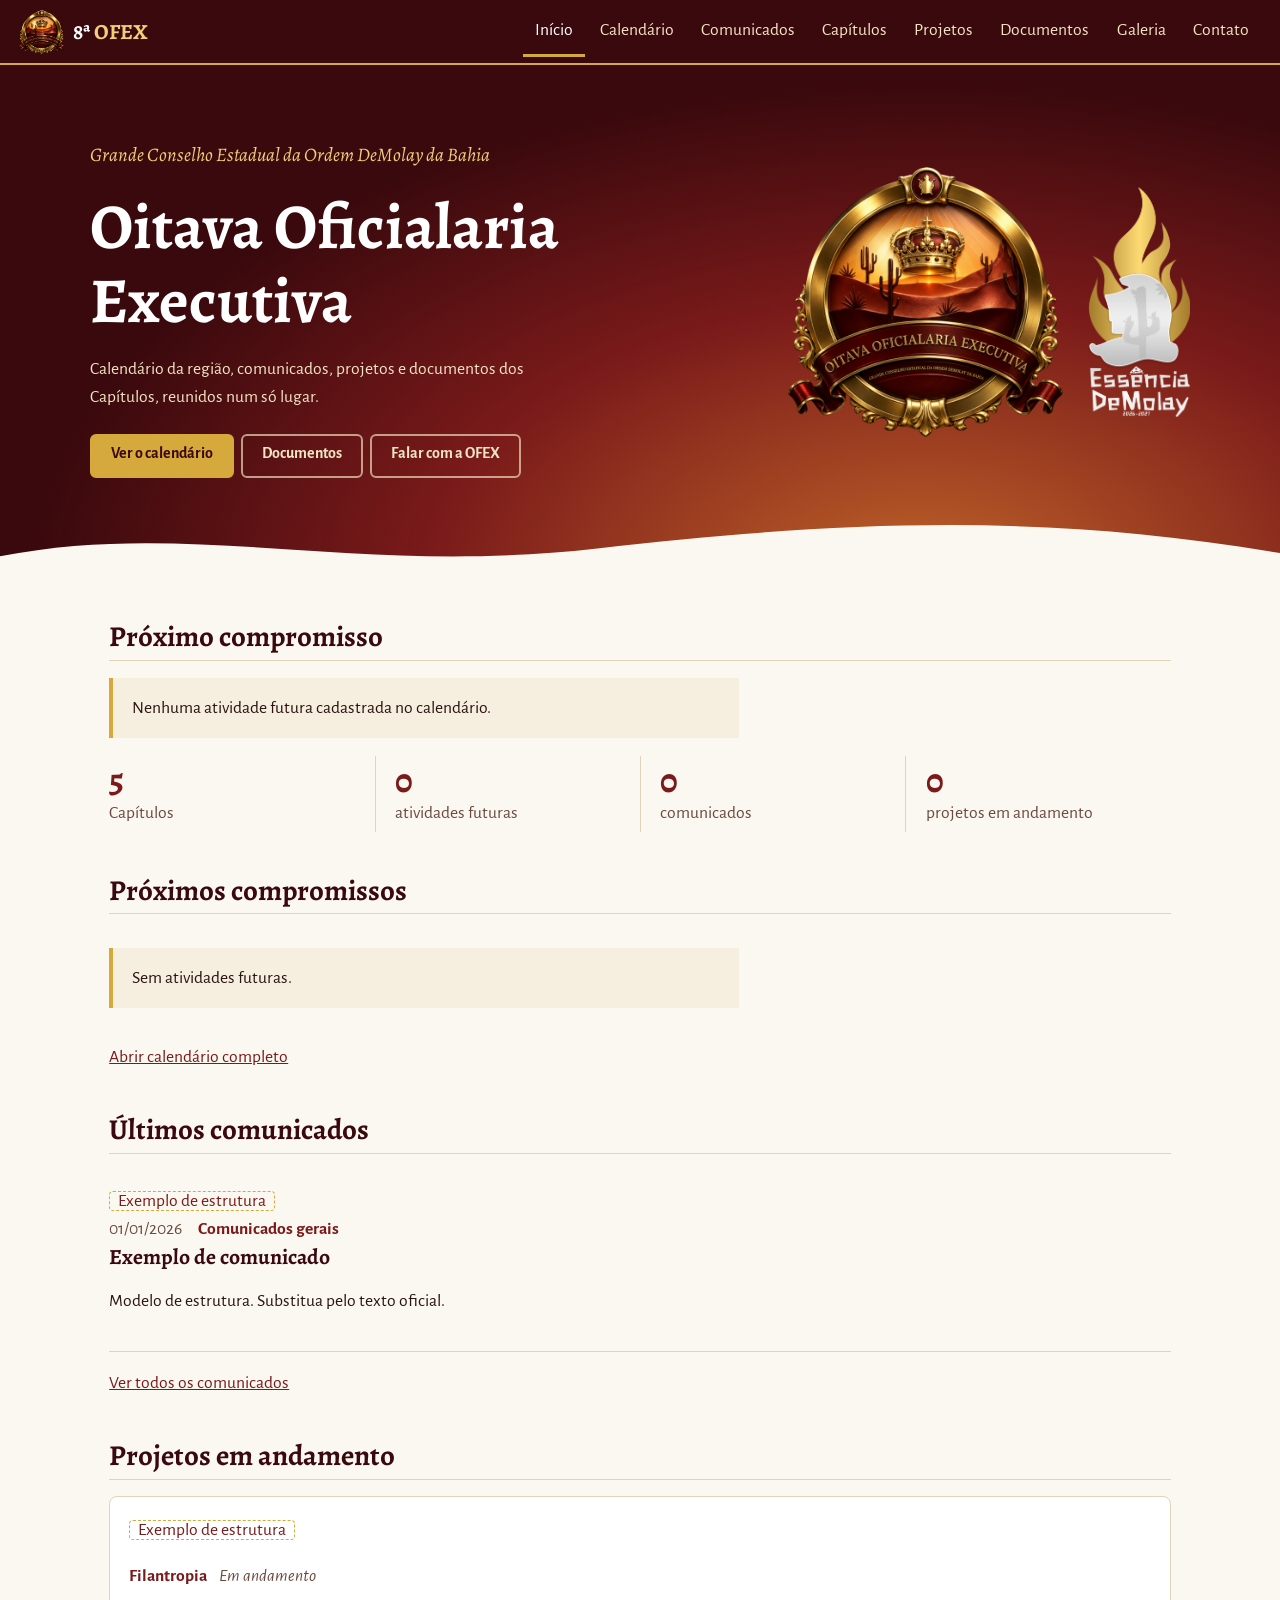
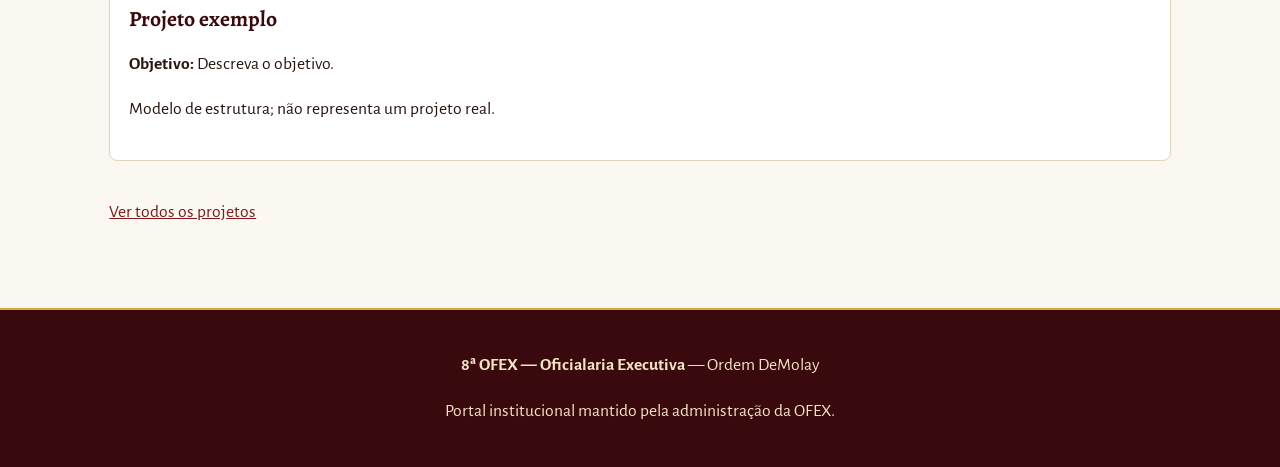
==== index.html @ 793897b2 "Ediçao de pasta" ====
<!DOCTYPE html><html lang="pt-BR"><head><meta charset="utf-8"><meta name="viewport" content="width=device-width,initial-scale=1"><title>Início — 8ª OFEX</title><meta name="description" content="Portal institucional da 8ª OFEX — Oficialaria Executiva."><link rel="stylesheet" href="assets/css/style.css"><link rel="preconnect" href="https://fonts.googleapis.com"><link rel="preconnect" href="https://fonts.gstatic.com" crossorigin><link href="https://fonts.googleapis.com/css2?family=Alegreya:ital,wght@0,400;0,700;1,400&family=Alegreya+Sans:wght@400;500;700&display=swap" rel="stylesheet"><link rel="icon" href="assets/images/favicon.png"></head><body data-page="home"><a class="skip" href="#main">Ir para o conteúdo</a><header id="hd" class="hd"></header><main id="main"><section class="hero"><div class="hero-in"><div><p class="lema">Grande Conselho Estadual da Ordem DeMolay da Bahia</p><h1>Oitava Oficialaria Executiva</h1><p>Calendário da região, comunicados, projetos e documentos dos Capítulos, reunidos num só lugar.</p><a class="btn gold" href="calendario.html">Ver o calendário</a><a class="btn ghost" href="documentos.html">Documentos</a><a class="btn ghost" href="contato.html">Falar com a OFEX</a></div><div class="logos"><img src="assets/images/logo-ofex.png" alt="Brasão da Oitava Oficialaria Executiva"><img id="lg" alt="Logo da gestão atual" hidden></div></div></section><section id="destaque"></section><section id="stats" class="stats" aria-label="Indicadores"></section><section><h2>Próximos compromissos</h2><div id="prox" class="grid"></div><p><a href="calendario.html">Abrir calendário completo</a></p></section><section><h2>Últimos comunicados</h2><div id="com" class="grid"></div><p><a href="comunicados.html">Ver todos os comunicados</a></p></section><section><h2>Projetos em andamento</h2><div id="proj" class="grid"></div><p><a href="projetos.html">Ver todos os projetos</a></p></section></main><footer id="ft" class="ft"></footer><script src="assets/js/config.js"></script><script src="assets/js/calendar.js"></script><script src="assets/js/main.js"></script></body></html>
---- assets/css/style.css ----
:root{--vinho:#3a090d;--bordo:#7a1a1a;--ouro:#d6a93c;--claro:#f0cf7a;--laranja:#e07a2f;--papel:#fbf8f1;--linha:#e2d4b8;--tinta:#2a1412;--suave:#6b4a40}
*{box-sizing:border-box}html{scroll-behavior:smooth}
body{margin:0;overflow-x:hidden;background:var(--papel);color:var(--tinta);font:1.1rem/1.6 "Alegreya Sans",system-ui,sans-serif}
h1,h2,h3{font-family:Alegreya,Georgia,serif;color:var(--vinho);line-height:1.15}
h2{font-size:1.8rem;margin:2.6rem 0 1rem;padding-bottom:.4rem;border-bottom:1px solid var(--linha)}h3{font-size:1.35rem;margin:.1rem 0 .3rem}
main>h1{font-size:2.5rem;margin:1.8rem 0 .4rem}a{color:var(--bordo)}:focus-visible{outline:3px solid var(--laranja);outline-offset:2px}
.skip{position:absolute;left:-999px}.skip:focus{left:8px;top:8px;background:#fff;padding:8px;z-index:9}
.hd{position:sticky;top:0;z-index:5;display:flex;align-items:center;justify-content:space-between;flex-wrap:wrap;gap:.5rem;background:var(--vinho);padding:.4rem 1.2rem;border-bottom:2px solid var(--ouro)}
.brand{display:flex;align-items:center;gap:.6rem;color:var(--claro);text-decoration:none;font:700 1.35rem Alegreya,serif}.brand img{height:44px;width:auto}.brand span span{color:#fff}
#mb{display:none;background:none;border:1px solid var(--ouro);color:var(--claro);font-size:1.4rem;min-width:44px;min-height:44px;border-radius:6px}
#nv{display:flex;gap:.2rem;flex-wrap:wrap}#nv a{color:#f3e4c4;text-decoration:none;padding:.6rem .75rem;border-bottom:3px solid transparent}#nv a:hover{color:var(--claro)}#nv a[aria-current]{border-bottom-color:var(--ouro);color:#fff}
main{max-width:1100px;margin:0 auto;padding:0 1.2rem 1rem}
.hero{width:100vw;margin:0 0 1rem calc(50% - 50vw);padding:3.5rem 1.2rem 6rem;color:#f3e4c4;background:url("data:image/svg+xml,%3Csvg xmlns='http://www.w3.org/2000/svg' viewBox='0 0 1200 90' preserveAspectRatio='none'%3E%3Cpath d='M0 62C180 14 330 88 560 52S980 6 1200 58V90H0Z' fill='%23fbf8f1'/%3E%3C/svg%3E") bottom/100% 70px no-repeat,radial-gradient(ellipse at 72% 100%,#e07a2fcc,#7a1a1a 38%,transparent 68%),var(--vinho)}
.hero-in{max-width:1100px;margin:0 auto;display:flex;align-items:center;justify-content:space-between;gap:2rem;flex-wrap:wrap}.hero-in>div:first-child{flex:1 1 340px}
.hero h1{color:#fff;font-size:clamp(2.3rem,6vw,4rem);margin:.2rem 0 .8rem}.hero p{max-width:50ch}.lema{color:var(--claro);font-style:italic;font-family:Alegreya,serif;font-size:1.2rem}
.logos{display:flex;align-items:center;gap:1.5rem}.logos img{max-height:270px;max-width:100%;width:auto}.logos img+img{max-height:230px}img[hidden]{display:none}
.btn{display:inline-block;min-height:44px;padding:.55rem 1.2rem;margin:.3rem .4rem .3rem 0;border-radius:6px;background:var(--bordo);color:#fff;text-decoration:none;border:2px solid var(--bordo);font:700 1rem "Alegreya Sans",sans-serif;cursor:pointer}
.btn.gold{background:var(--ouro);border-color:var(--ouro);color:var(--vinho)}.btn.ghost{background:none;border-color:#f3e4c4aa;color:#f3e4c4}.btn:hover{background:var(--vinho);border-color:var(--vinho);color:var(--claro)}
.grid{display:grid;gap:0 2.5rem;grid-template-columns:repeat(auto-fit,minmax(min(100%,430px),1fr))}
.ev{display:grid;grid-template-columns:78px 1fr;gap:1rem;padding:1.1rem 0;border-bottom:1px solid var(--linha);border-left:4px solid var(--c,var(--ouro));padding-left:1rem}
.ev time{text-align:center;font-family:Alegreya,serif;color:var(--bordo);line-height:1}.ev time b{display:block;font-size:2.6rem}.ev time small{display:block;font:.8rem "Alegreya Sans",sans-serif;color:var(--suave);margin-top:.3rem}
dl{margin:.3rem 0}dl div{display:flex;gap:.6rem}dt{color:var(--suave);min-width:5.2rem}dd{margin:0}
.aviso{font-style:italic;color:var(--laranja)}
.nota,.doc,.cap{padding:1.1rem 0;border-bottom:1px solid var(--linha)}.nota header{display:flex;gap:1rem;color:var(--suave)}.nota p{max-width:62ch}.nota img{max-width:100%;border-radius:6px}
.tag{color:var(--bordo);font-weight:700;margin-right:.7rem}.tag.ex{border:1px dashed var(--ouro);padding:0 .5rem;border-radius:4px;font-weight:400}.st{color:var(--suave);font-style:italic}
.cap{display:grid;grid-template-columns:5.2rem 1fr auto;gap:1rem;align-items:start}.num{font:700 2.6rem/1 Alegreya,serif;color:var(--c)}.logo{max-height:80px}
.proj{border:1px solid var(--linha);border-radius:8px;padding:1.2rem;margin:0 0 1.2rem;background:#fff}.proj.star{border:2px solid var(--ouro)}.proj img{max-width:100%;border-radius:6px}
.doc{display:flex;justify-content:space-between;align-items:center;gap:1rem;flex-wrap:wrap}
.meta{color:var(--suave);margin:.2rem 0}.empty{padding:1rem 1.2rem;border-left:4px solid var(--ouro);background:#f6efdf;max-width:70ch}
.strip{display:grid;grid-template-columns:repeat(auto-fit,minmax(150px,1fr));margin:0}.strip div{display:block;padding:.3rem 1.2rem;border-left:1px solid var(--linha)}.strip div:first-child{border:0;padding-left:0}.strip dd{font:700 2.2rem/1.1 Alegreya,serif;color:var(--bordo)}.strip dt{min-width:0}
.flt{display:block;margin:1rem 0}select{min-height:44px;padding:0 .6rem;font:inherit;border-radius:6px;border:1px solid var(--suave);background:#fff}
.leg{display:flex;flex-wrap:wrap;gap:.4rem 1.2rem;font-size:.95rem}.leg span{display:flex;align-items:center;gap:.4rem}.leg i{width:12px;height:12px;border-radius:50%;background:var(--c)}
#grid{display:grid;grid-template-columns:repeat(7,1fr);gap:1px;background:var(--linha);border:1px solid var(--linha);margin:1rem 0}.dh{background:var(--vinho);color:var(--claro);text-align:center;font-weight:700}
#grid>div:not(.dh){background:var(--papel);min-height:84px;padding:4px;font-size:.8rem;overflow:hidden}#grid>div:empty{background:#f1e9d8}.day.hoje{background:#fff1c9!important}
.day a{display:block;overflow:hidden;text-overflow:ellipsis;white-space:nowrap;border-left:3px solid var(--c);padding-left:4px;margin-top:2px;text-decoration:none;color:var(--tinta)}
.calbar{display:flex;align-items:center;gap:1rem;margin-top:1rem}.calbar h2{flex:1;text-align:center;text-transform:capitalize;margin:0;border:0}
.ph{border:0;padding:0;background:none;cursor:pointer;text-align:left;margin-bottom:1rem}.ph img{width:100%;aspect-ratio:4/3;object-fit:cover;display:block;border-radius:6px}.ph span{display:block;padding-top:.3rem}
dialog{max-width:min(900px,95vw);border:0;border-radius:8px}dialog img{max-width:100%}
iframe{width:100%;height:900px;border:0;background:#fff}
.ft{background:var(--vinho);color:#f3e4c4;text-align:center;padding:1.5rem 1rem;margin-top:3rem;border-top:2px solid var(--ouro)}.ft a{color:var(--claro)}
@media(max-width:760px){#mb{display:block}#nv{display:none;width:100%;flex-direction:column}#nv.open{display:flex}.hero{padding-bottom:5rem}.logos img{max-height:170px}.logos img+img{max-height:150px}#grid>div:not(.dh){min-height:54px}.day a{font-size:0;height:6px;background:var(--c);border:0;margin-top:3px;border-radius:3px}.cap{grid-template-columns:4rem 1fr}.cap .logo{display:none}iframe{height:1100px}}
@media(prefers-reduced-motion:reduce){*{scroll-behavior:auto!important;transition:none!important}}
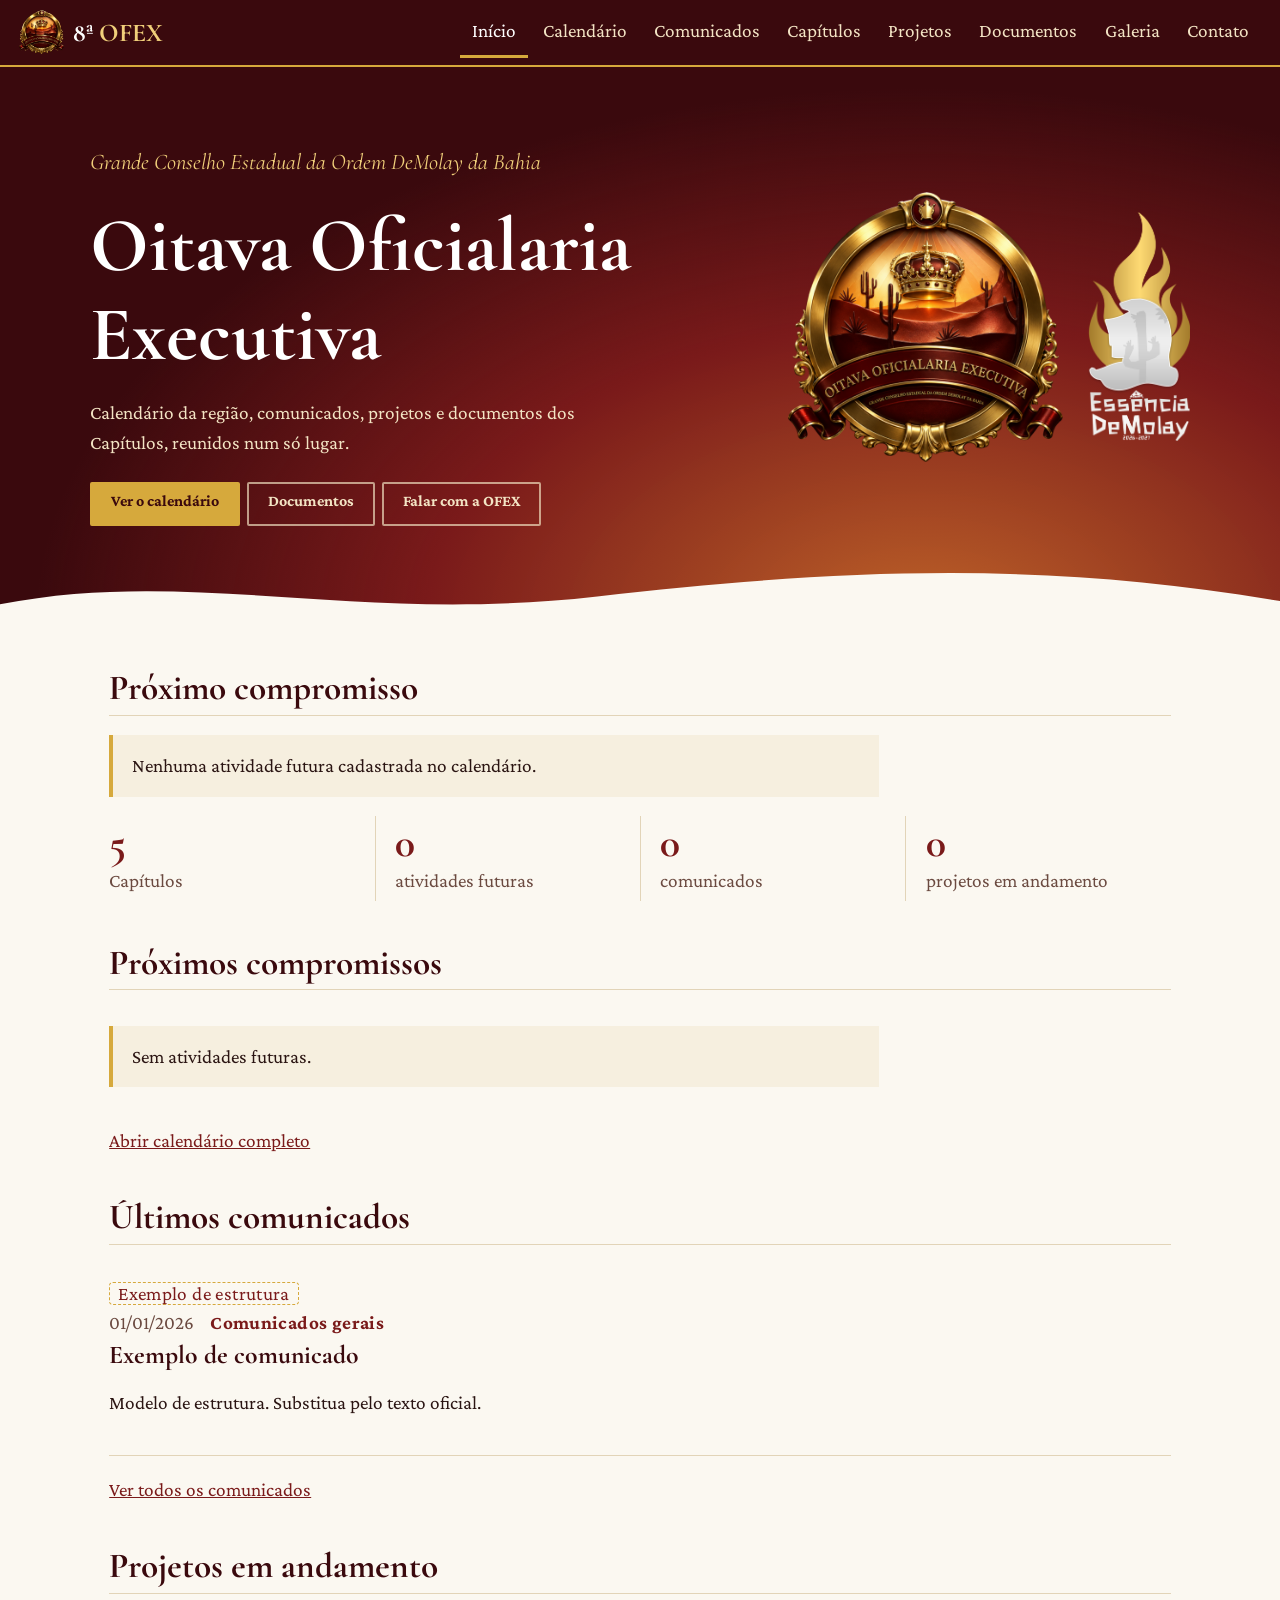
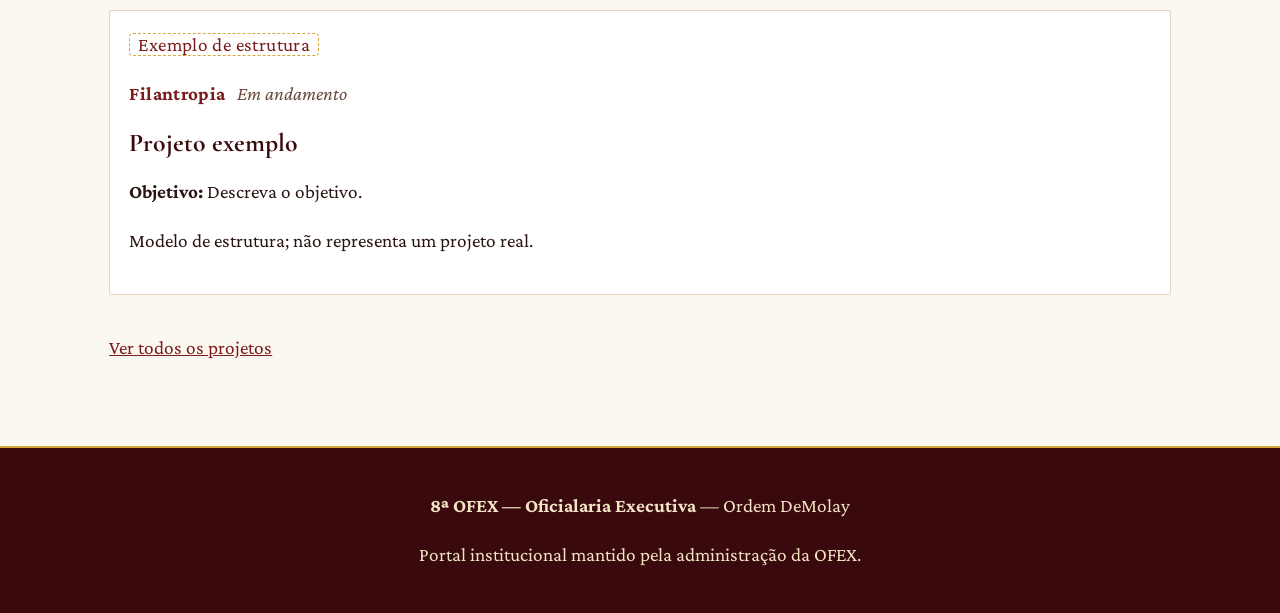
==== commit 82396aed: "Atualização de Fontes" ====
--- a/index.html
+++ b/index.html
@@ -1 +1 @@
-<!DOCTYPE html><html lang="pt-BR"><head><meta charset="utf-8"><meta name="viewport" content="width=device-width,initial-scale=1"><title>Início — 8ª OFEX</title><meta name="description" content="Portal institucional da 8ª OFEX — Oficialaria Executiva."><link rel="stylesheet" href="assets/css/style.css"><link rel="preconnect" href="https://fonts.googleapis.com"><link rel="preconnect" href="https://fonts.gstatic.com" crossorigin><link href="https://fonts.googleapis.com/css2?family=Alegreya:ital,wght@0,400;0,700;1,400&family=Alegreya+Sans:wght@400;500;700&display=swap" rel="stylesheet"><link rel="icon" href="assets/images/favicon.png"></head><body data-page="home"><a class="skip" href="#main">Ir para o conteúdo</a><header id="hd" class="hd"></header><main id="main"><section class="hero"><div class="hero-in"><div><p class="lema">Grande Conselho Estadual da Ordem DeMolay da Bahia</p><h1>Oitava Oficialaria Executiva</h1><p>Calendário da região, comunicados, projetos e documentos dos Capítulos, reunidos num só lugar.</p><a class="btn gold" href="calendario.html">Ver o calendário</a><a class="btn ghost" href="documentos.html">Documentos</a><a class="btn ghost" href="contato.html">Falar com a OFEX</a></div><div class="logos"><img src="assets/images/logo-ofex.png" alt="Brasão da Oitava Oficialaria Executiva"><img id="lg" alt="Logo da gestão atual" hidden></div></div></section><section id="destaque"></section><section id="stats" class="stats" aria-label="Indicadores"></section><section><h2>Próximos compromissos</h2><div id="prox" class="grid"></div><p><a href="calendario.html">Abrir calendário completo</a></p></section><section><h2>Últimos comunicados</h2><div id="com" class="grid"></div><p><a href="comunicados.html">Ver todos os comunicados</a></p></section><section><h2>Projetos em andamento</h2><div id="proj" class="grid"></div><p><a href="projetos.html">Ver todos os projetos</a></p></section></main><footer id="ft" class="ft"></footer><script src="assets/js/config.js"></script><script src="assets/js/calendar.js"></script><script src="assets/js/main.js"></script></body></html>
+<!DOCTYPE html><html lang="pt-BR"><head><meta charset="utf-8"><meta name="viewport" content="width=device-width,initial-scale=1"><title>Início — 8ª OFEX</title><meta name="description" content="Portal institucional da 8ª OFEX — Oficialaria Executiva."><link rel="stylesheet" href="assets/css/style.css"><link rel="preconnect" href="https://fonts.googleapis.com"><link rel="preconnect" href="https://fonts.gstatic.com" crossorigin><link href="https://fonts.googleapis.com/css2?family=Cormorant+Garamond:ital,wght@0,500;0,600;0,700;1,500&family=Crimson+Pro:wght@400;500;700&display=swap" rel="stylesheet"><link rel="icon" href="assets/images/favicon.png"></head><body data-page="home"><a class="skip" href="#main">Ir para o conteúdo</a><header id="hd" class="hd"></header><main id="main"><section class="hero"><div class="hero-in"><div><p class="lema">Grande Conselho Estadual da Ordem DeMolay da Bahia</p><h1>Oitava Oficialaria Executiva</h1><p>Calendário da região, comunicados, projetos e documentos dos Capítulos, reunidos num só lugar.</p><a class="btn gold" href="calendario.html">Ver o calendário</a><a class="btn ghost" href="documentos.html">Documentos</a><a class="btn ghost" href="contato.html">Falar com a OFEX</a></div><div class="logos"><img src="assets/images/logo-ofex.png" alt="Brasão da Oitava Oficialaria Executiva"><img id="lg" alt="Logo da gestão atual" hidden></div></div></section><section id="destaque"></section><section id="stats" class="stats" aria-label="Indicadores"></section><section><h2>Próximos compromissos</h2><div id="prox" class="grid"></div><p><a href="calendario.html">Abrir calendário completo</a></p></section><section><h2>Últimos comunicados</h2><div id="com" class="grid"></div><p><a href="comunicados.html">Ver todos os comunicados</a></p></section><section><h2>Projetos em andamento</h2><div id="proj" class="grid"></div><p><a href="projetos.html">Ver todos os projetos</a></p></section></main><footer id="ft" class="ft"></footer><script src="assets/js/config.js"></script><script src="assets/js/calendar.js"></script><script src="assets/js/main.js"></script></body></html>
--- a/assets/css/style.css
+++ b/assets/css/style.css
@@ -1,41 +1,41 @@
 :root{--vinho:#3a090d;--bordo:#7a1a1a;--ouro:#d6a93c;--claro:#f0cf7a;--laranja:#e07a2f;--papel:#fbf8f1;--linha:#e2d4b8;--tinta:#2a1412;--suave:#6b4a40}
 *{box-sizing:border-box}html{scroll-behavior:smooth}
-body{margin:0;overflow-x:hidden;background:var(--papel);color:var(--tinta);font:1.1rem/1.6 "Alegreya Sans",system-ui,sans-serif}
-h1,h2,h3{font-family:Alegreya,Georgia,serif;color:var(--vinho);line-height:1.15}
-h2{font-size:1.8rem;margin:2.6rem 0 1rem;padding-bottom:.4rem;border-bottom:1px solid var(--linha)}h3{font-size:1.35rem;margin:.1rem 0 .3rem}
-main>h1{font-size:2.5rem;margin:1.8rem 0 .4rem}a{color:var(--bordo)}:focus-visible{outline:3px solid var(--laranja);outline-offset:2px}
+body{margin:0;overflow-x:hidden;background:var(--papel);color:var(--tinta);font:1.2rem/1.55 "Crimson Pro",Georgia,serif}
+h1,h2,h3{font-weight:700;font-family:"Cormorant Garamond",Georgia,serif;color:var(--vinho);line-height:1.15}
+h2{font-size:2.2rem;margin:2.6rem 0 1rem;padding-bottom:.4rem;border-bottom:1px solid var(--linha)}h3{font-size:1.6rem;margin:.1rem 0 .3rem}
+main>h1{font-size:3rem;margin:1.8rem 0 .4rem}a{color:var(--bordo)}:focus-visible{outline:3px solid var(--laranja);outline-offset:2px}
 .skip{position:absolute;left:-999px}.skip:focus{left:8px;top:8px;background:#fff;padding:8px;z-index:9}
 .hd{position:sticky;top:0;z-index:5;display:flex;align-items:center;justify-content:space-between;flex-wrap:wrap;gap:.5rem;background:var(--vinho);padding:.4rem 1.2rem;border-bottom:2px solid var(--ouro)}
-.brand{display:flex;align-items:center;gap:.6rem;color:var(--claro);text-decoration:none;font:700 1.35rem Alegreya,serif}.brand img{height:44px;width:auto}.brand span span{color:#fff}
-#mb{display:none;background:none;border:1px solid var(--ouro);color:var(--claro);font-size:1.4rem;min-width:44px;min-height:44px;border-radius:6px}
+.brand{display:flex;align-items:center;gap:.6rem;color:var(--claro);text-decoration:none;font:700 1.6rem "Cormorant Garamond",serif}.brand img{height:44px;width:auto}.brand span span{color:#fff}
+#mb{display:none;background:none;border:1px solid var(--ouro);color:var(--claro);font-size:1.4rem;min-width:44px;min-height:44px;border-radius:2px}
 #nv{display:flex;gap:.2rem;flex-wrap:wrap}#nv a{color:#f3e4c4;text-decoration:none;padding:.6rem .75rem;border-bottom:3px solid transparent}#nv a:hover{color:var(--claro)}#nv a[aria-current]{border-bottom-color:var(--ouro);color:#fff}
 main{max-width:1100px;margin:0 auto;padding:0 1.2rem 1rem}
 .hero{width:100vw;margin:0 0 1rem calc(50% - 50vw);padding:3.5rem 1.2rem 6rem;color:#f3e4c4;background:url("data:image/svg+xml,%3Csvg xmlns='http://www.w3.org/2000/svg' viewBox='0 0 1200 90' preserveAspectRatio='none'%3E%3Cpath d='M0 62C180 14 330 88 560 52S980 6 1200 58V90H0Z' fill='%23fbf8f1'/%3E%3C/svg%3E") bottom/100% 70px no-repeat,radial-gradient(ellipse at 72% 100%,#e07a2fcc,#7a1a1a 38%,transparent 68%),var(--vinho)}
 .hero-in{max-width:1100px;margin:0 auto;display:flex;align-items:center;justify-content:space-between;gap:2rem;flex-wrap:wrap}.hero-in>div:first-child{flex:1 1 340px}
-.hero h1{color:#fff;font-size:clamp(2.3rem,6vw,4rem);margin:.2rem 0 .8rem}.hero p{max-width:50ch}.lema{color:var(--claro);font-style:italic;font-family:Alegreya,serif;font-size:1.2rem}
+.hero h1{color:#fff;font-size:clamp(2.6rem,7vw,4.8rem);margin:.2rem 0 .8rem}.hero p{max-width:50ch}.lema{color:var(--claro);font-style:italic;font-family:"Cormorant Garamond",serif;font-size:1.4rem}
 .logos{display:flex;align-items:center;gap:1.5rem}.logos img{max-height:270px;max-width:100%;width:auto}.logos img+img{max-height:230px}img[hidden]{display:none}
-.btn{display:inline-block;min-height:44px;padding:.55rem 1.2rem;margin:.3rem .4rem .3rem 0;border-radius:6px;background:var(--bordo);color:#fff;text-decoration:none;border:2px solid var(--bordo);font:700 1rem "Alegreya Sans",sans-serif;cursor:pointer}
+.btn{display:inline-block;min-height:44px;padding:.55rem 1.2rem;margin:.3rem .4rem .3rem 0;border-radius:2px;background:var(--bordo);color:#fff;text-decoration:none;border:2px solid var(--bordo);font:700 1rem "Crimson Pro",serif;cursor:pointer}
 .btn.gold{background:var(--ouro);border-color:var(--ouro);color:var(--vinho)}.btn.ghost{background:none;border-color:#f3e4c4aa;color:#f3e4c4}.btn:hover{background:var(--vinho);border-color:var(--vinho);color:var(--claro)}
 .grid{display:grid;gap:0 2.5rem;grid-template-columns:repeat(auto-fit,minmax(min(100%,430px),1fr))}
 .ev{display:grid;grid-template-columns:78px 1fr;gap:1rem;padding:1.1rem 0;border-bottom:1px solid var(--linha);border-left:4px solid var(--c,var(--ouro));padding-left:1rem}
-.ev time{text-align:center;font-family:Alegreya,serif;color:var(--bordo);line-height:1}.ev time b{display:block;font-size:2.6rem}.ev time small{display:block;font:.8rem "Alegreya Sans",sans-serif;color:var(--suave);margin-top:.3rem}
+.ev time{text-align:center;font-family:"Cormorant Garamond",serif;color:var(--bordo);line-height:1}.ev time b{display:block;font-size:3.1rem}.ev time small{display:block;font:.8rem "Crimson Pro",serif;color:var(--suave);margin-top:.3rem}
 dl{margin:.3rem 0}dl div{display:flex;gap:.6rem}dt{color:var(--suave);min-width:5.2rem}dd{margin:0}
 .aviso{font-style:italic;color:var(--laranja)}
-.nota,.doc,.cap{padding:1.1rem 0;border-bottom:1px solid var(--linha)}.nota header{display:flex;gap:1rem;color:var(--suave)}.nota p{max-width:62ch}.nota img{max-width:100%;border-radius:6px}
-.tag{color:var(--bordo);font-weight:700;margin-right:.7rem}.tag.ex{border:1px dashed var(--ouro);padding:0 .5rem;border-radius:4px;font-weight:400}.st{color:var(--suave);font-style:italic}
-.cap{display:grid;grid-template-columns:5.2rem 1fr auto;gap:1rem;align-items:start}.num{font:700 2.6rem/1 Alegreya,serif;color:var(--c)}.logo{max-height:80px}
-.proj{border:1px solid var(--linha);border-radius:8px;padding:1.2rem;margin:0 0 1.2rem;background:#fff}.proj.star{border:2px solid var(--ouro)}.proj img{max-width:100%;border-radius:6px}
+.nota,.doc,.cap{padding:1.1rem 0;border-bottom:1px solid var(--linha)}.nota header{display:flex;gap:1rem;color:var(--suave)}.nota p{max-width:62ch}.nota img{max-width:100%;border-radius:2px}
+.tag{color:var(--bordo);font-weight:700;margin-right:.7rem;letter-spacing:.02em}.tag.ex{border:1px dashed var(--ouro);padding:0 .5rem;border-radius:4px;font-weight:400}.st{color:var(--suave);font-style:italic}
+.cap{display:grid;grid-template-columns:5.2rem 1fr auto;gap:1rem;align-items:start}.num{font:700 3.2rem/1 "Cormorant Garamond",serif;color:var(--c)}.logo{max-height:80px}
+.proj{border:1px solid var(--linha);border-radius:3px;padding:1.2rem;margin:0 0 1.2rem;background:#fff}.proj.star{border:2px solid var(--ouro)}.proj img{max-width:100%;border-radius:2px}
 .doc{display:flex;justify-content:space-between;align-items:center;gap:1rem;flex-wrap:wrap}
 .meta{color:var(--suave);margin:.2rem 0}.empty{padding:1rem 1.2rem;border-left:4px solid var(--ouro);background:#f6efdf;max-width:70ch}
-.strip{display:grid;grid-template-columns:repeat(auto-fit,minmax(150px,1fr));margin:0}.strip div{display:block;padding:.3rem 1.2rem;border-left:1px solid var(--linha)}.strip div:first-child{border:0;padding-left:0}.strip dd{font:700 2.2rem/1.1 Alegreya,serif;color:var(--bordo)}.strip dt{min-width:0}
-.flt{display:block;margin:1rem 0}select{min-height:44px;padding:0 .6rem;font:inherit;border-radius:6px;border:1px solid var(--suave);background:#fff}
-.leg{display:flex;flex-wrap:wrap;gap:.4rem 1.2rem;font-size:.95rem}.leg span{display:flex;align-items:center;gap:.4rem}.leg i{width:12px;height:12px;border-radius:50%;background:var(--c)}
+.strip{display:grid;grid-template-columns:repeat(auto-fit,minmax(150px,1fr));margin:0}.strip div{display:block;padding:.3rem 1.2rem;border-left:1px solid var(--linha)}.strip div:first-child{border:0;padding-left:0}.strip dd{font:700 2.6rem/1.1 "Cormorant Garamond",serif;color:var(--bordo)}.strip dt{min-width:0}
+.flt{display:block;margin:1rem 0}select{min-height:44px;padding:0 .6rem;font:inherit;border-radius:2px;border:1px solid var(--suave);background:#fff}
+.leg{display:flex;flex-wrap:wrap;gap:.4rem 1.2rem;font-size:.95rem}.leg span{display:flex;align-items:center;gap:.4rem}.leg i{width:12px;height:12px;border-radius:0;background:var(--c)}
 #grid{display:grid;grid-template-columns:repeat(7,1fr);gap:1px;background:var(--linha);border:1px solid var(--linha);margin:1rem 0}.dh{background:var(--vinho);color:var(--claro);text-align:center;font-weight:700}
 #grid>div:not(.dh){background:var(--papel);min-height:84px;padding:4px;font-size:.8rem;overflow:hidden}#grid>div:empty{background:#f1e9d8}.day.hoje{background:#fff1c9!important}
 .day a{display:block;overflow:hidden;text-overflow:ellipsis;white-space:nowrap;border-left:3px solid var(--c);padding-left:4px;margin-top:2px;text-decoration:none;color:var(--tinta)}
 .calbar{display:flex;align-items:center;gap:1rem;margin-top:1rem}.calbar h2{flex:1;text-align:center;text-transform:capitalize;margin:0;border:0}
-.ph{border:0;padding:0;background:none;cursor:pointer;text-align:left;margin-bottom:1rem}.ph img{width:100%;aspect-ratio:4/3;object-fit:cover;display:block;border-radius:6px}.ph span{display:block;padding-top:.3rem}
-dialog{max-width:min(900px,95vw);border:0;border-radius:8px}dialog img{max-width:100%}
+.ph{border:0;padding:0;background:none;cursor:pointer;text-align:left;margin-bottom:1rem}.ph img{width:100%;aspect-ratio:4/3;object-fit:cover;display:block;border-radius:2px}.ph span{display:block;padding-top:.3rem}
+dialog{max-width:min(900px,95vw);border:0;border-radius:3px}dialog img{max-width:100%}
 iframe{width:100%;height:900px;border:0;background:#fff}
 .ft{background:var(--vinho);color:#f3e4c4;text-align:center;padding:1.5rem 1rem;margin-top:3rem;border-top:2px solid var(--ouro)}.ft a{color:var(--claro)}
 @media(max-width:760px){#mb{display:block}#nv{display:none;width:100%;flex-direction:column}#nv.open{display:flex}.hero{padding-bottom:5rem}.logos img{max-height:170px}.logos img+img{max-height:150px}#grid>div:not(.dh){min-height:54px}.day a{font-size:0;height:6px;background:var(--c);border:0;margin-top:3px;border-radius:3px}.cap{grid-template-columns:4rem 1fr}.cap .logo{display:none}iframe{height:1100px}}
